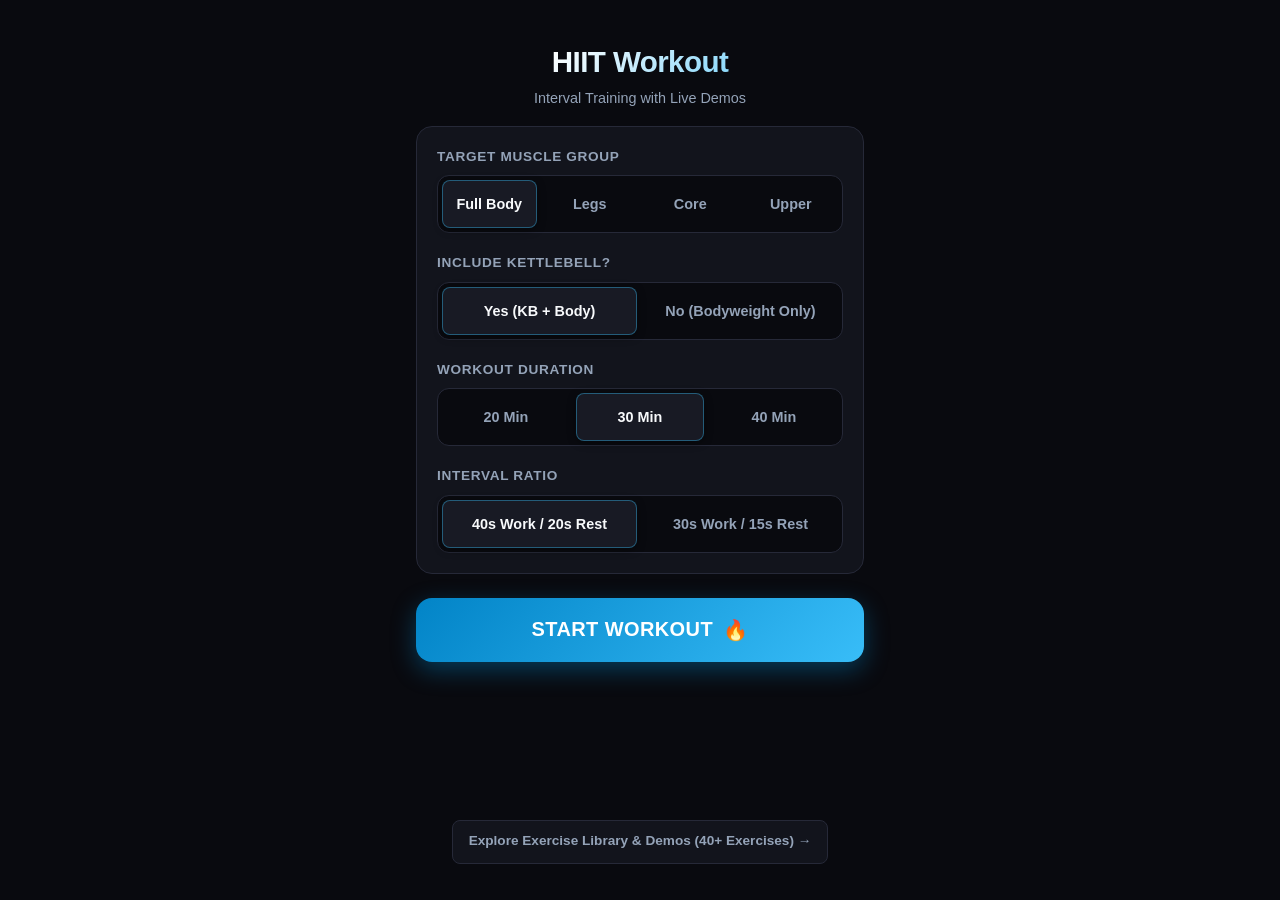
==== v2/index.html @ 4006d424 "adding info" ====
<!DOCTYPE html>
<html lang="en">
<head>
  <meta charset="UTF-8">
  <meta name="viewport" content="width=device-width, initial-scale=1.0, user-scalable=no">
  <meta name="theme-color" content="#090a0f">
  <meta name="apple-mobile-web-app-capable" content="yes">
  <meta name="apple-mobile-web-app-status-bar-style" content="black-translucent">
  <title>HIIT Timer — Interval Workout & Animated Demos</title>
  <link rel="stylesheet" href="style.css">
</head>
<body>

  <!-- ======================================================================
       SCREEN 1: HOME & SETTINGS
       ====================================================================== -->
  <section class="screen active" id="screen-home">
    <div class="home-header">
      <h1 class="home-title">HIIT Workout</h1>
      <p class="home-subtitle">Interval Training with Live Demos</p>
    </div>

    <div class="settings-card">
      <!-- 1. Target Focus -->
      <div class="setting-group">
        <div class="setting-label">
          <span>Target Muscle Group</span>
        </div>
        <div class="segmented-control" id="seg-focus">
          <button class="seg-btn" data-val="all">Full Body</button>
          <button class="seg-btn" data-val="legs">Legs</button>
          <button class="seg-btn" data-val="core">Core</button>
          <button class="seg-btn" data-val="upper">Upper</button>
        </div>
      </div>

      <!-- 2. Kettlebell Equipment -->
      <div class="setting-group">
        <div class="setting-label">
          <span>Include Kettlebell?</span>
        </div>
        <div class="segmented-control" id="seg-kb">
          <button class="seg-btn" data-val="true">Yes (KB + Body)</button>
          <button class="seg-btn" data-val="false">No (Bodyweight Only)</button>
        </div>
      </div>

      <!-- 3. Workout Duration -->
      <div class="setting-group">
        <div class="setting-label">
          <span>Workout Duration</span>
        </div>
        <div class="segmented-control" id="seg-duration">
          <button class="seg-btn" data-val="20">20 Min</button>
          <button class="seg-btn" data-val="30">30 Min</button>
          <button class="seg-btn" data-val="40">40 Min</button>
        </div>
      </div>

      <!-- 4. Work / Rest Interval Tempo -->
      <div class="setting-group">
        <div class="setting-label">
          <span>Interval Ratio</span>
        </div>
        <div class="segmented-control" id="seg-tempo">
          <button class="seg-btn" data-val="40/20">40s Work / 20s Rest</button>
          <button class="seg-btn" data-val="30/15">30s Work / 15s Rest</button>
        </div>
      </div>
    </div>

    <!-- Start Action -->
    <button class="btn-start" id="btn-start-workout">
      <span>START WORKOUT</span>
      <span>🔥</span>
    </button>

    <div class="home-footer-links">
      <a href="gallery.html">Explore Exercise Library & Demos (40+ Exercises) &rarr;</a>
    </div>
  </section>


  <!-- ======================================================================
       SCREEN 2: WORKOUT (ACTIVE INTERVAL)
       ====================================================================== -->
  <section class="screen" id="screen-workout">
    <div class="workout-header">
      <span class="workout-progress-pill" id="workout-progress-pill">Interval 1 of 20</span>
      <span class="workout-target-pill" id="workout-target-pill">Glutes</span>
      <button class="btn-end-workout" id="btn-end-workout">End</button>
    </div>

    <!-- Mode Status: WORK vs REST -->
    <div class="mode-banner work" id="mode-banner">🔥 WORK</div>

    <!-- Switch Sides Alert Banner for Unilateral Exercises -->
    <div class="switch-sides-banner" id="switch-sides-banner">
      ⇄ SWITCH SIDES NOW!
    </div>

    <!-- Large Looping Exercise Demo Frame -->
    <div class="demo-frame">
      <img id="workout-demo-img" src="" alt="Exercise Demonstration">
      <div class="demo-next-label" id="demo-next-label" style="display: none;">UP NEXT</div>
    </div>

    <!-- Exercise Details -->
    <div class="exercise-meta">
      <div class="current-exercise-name" id="current-ex-name">Kettlebell Swing</div>
      <div class="current-exercise-cue" id="current-ex-cue">Hinge back deeply at the hips, snap glutes forward.</div>
    </div>

    <!-- Massive Timer Countdown (>= 25% Screen Height) -->
    <div class="timer-container">
      <div class="timer-countdown" id="timer-countdown">40</div>
    </div>

    <!-- Smooth Progress Bar -->
    <div class="progress-bar-container">
      <div class="progress-bar-fill work" id="progress-bar-fill"></div>
    </div>

    <!-- Workout Controls -->
    <div class="workout-controls">
      <button class="ctrl-btn" id="btn-pause-resume">⏸ Pause</button>
      <button class="ctrl-btn" id="btn-skip">Skip &rarr;</button>
    </div>
  </section>


  <!-- ======================================================================
       SCREEN 3: DONE / COMPLETION SUMMARY
       ====================================================================== -->
  <section class="screen" id="screen-done">
    <div class="done-content">
      <div class="done-badge-icon">🎉</div>
      <h2 class="done-title">Workout Crushed!</h2>
      <p class="done-subtitle">Incredible effort. You stayed consistent and finished strong.</p>

      <div class="stats-grid">
        <div class="stat-box">
          <div class="stat-val" id="done-stat-time">30 min</div>
          <div class="stat-lbl">Duration</div>
        </div>
        <div class="stat-box">
          <div class="stat-val" id="done-stat-calories">315 kcal</div>
          <div class="stat-lbl">Est. Calories</div>
        </div>
        <div class="stat-box">
          <div class="stat-val" id="done-stat-intervals">20 rounds</div>
          <div class="stat-lbl">Work Sets</div>
        </div>
        <div class="stat-box">
          <div class="stat-val" id="done-stat-focus">FULL BODY</div>
          <div class="stat-lbl">Focus Area</div>
        </div>
      </div>

      <button class="btn-start" id="btn-done-restart" style="margin-top: 16px;">
        <span>START ANOTHER WORKOUT</span>
      </button>

      <div class="home-footer-links" style="margin-top: 8px;">
        <a href="gallery.html">Browse Exercise Library &rarr;</a>
      </div>
    </div>
  </section>


  <!-- ======================================================================
       IN-PAGE MODAL: CANCEL WORKOUT CONFIRMATION
       ====================================================================== -->
  <div class="modal-backdrop" id="modal-cancel-workout">
    <div class="modal-dialog">
      <h3>End Workout?</h3>
      <p>Are you sure you want to stop this workout session? Your current progress will not be saved.</p>
      <div class="modal-actions">
        <button class="modal-btn" id="btn-modal-stay">Keep Going</button>
        <button class="modal-btn danger" id="btn-modal-quit">End Workout</button>
      </div>
    </div>
  </div>

  <!-- Application Logic -->
  <script src="js/exercises.js"></script>
  <script src="js/workout.js"></script>
  <script src="js/timer.js"></script>
  <script src="js/app.js"></script>
</body>
</html>
---- v2/style.css ----
/* style.css — Mobile-First HIIT Interval Workout Stylesheet */

:root {
  --bg: #090a0f;
  --surface: #12141c;
  --surface-raised: #181a24;
  --card-border: #262938;
  --card-border-active: #38bdf8;
  --text: #f8fafc;
  --text-muted: #94a3b8;
  --primary: #38bdf8;
  --primary-hover: #0284c7;
  --accent-work: #22c55e;
  --accent-rest: #38bdf8;
  --accent-kb: #fb923c;
  --accent-switch: #f43f5e;
  --font-stack: -apple-system, BlinkMacSystemFont, "Segoe UI", Roboto, Helvetica, Arial, sans-serif;
}

* {
  box-sizing: border-box;
  margin: 0;
  padding: 0;
  -webkit-tap-highlight-color: transparent;
}

body {
  font-family: var(--font-stack);
  background-color: var(--bg);
  color: var(--text);
  line-height: 1.5;
  min-height: 100vh;
  display: flex;
  flex-direction: column;
  -webkit-font-smoothing: antialiased;
  overflow-x: hidden;
  user-select: none;
}

/* Screen Visibility */
.screen {
  display: none;
  flex-direction: column;
  width: 100%;
  max-width: 480px;
  margin: 0 auto;
  min-height: 100vh;
  padding: 16px;
}

.screen.active {
  display: flex;
}

/* ==========================================================================
   SCREEN 1: HOME / SETTINGS
   ========================================================================== */

.home-header {
  text-align: center;
  padding: 24px 0 16px;
}

.home-title {
  font-size: 1.85rem;
  font-weight: 900;
  letter-spacing: -0.02em;
  background: linear-gradient(135deg, #fff 30%, #38bdf8 100%);
  -webkit-background-clip: text;
  -webkit-text-fill-color: transparent;
}

.home-subtitle {
  font-size: 0.9rem;
  color: var(--text-muted);
  margin-top: 4px;
}

.settings-card {
  background: var(--surface);
  border: 1px solid var(--card-border);
  border-radius: 16px;
  padding: 20px;
  display: flex;
  flex-direction: column;
  gap: 20px;
  margin-bottom: 24px;
}

.setting-group {
  display: flex;
  flex-direction: column;
  gap: 8px;
}

.setting-label {
  font-size: 0.85rem;
  font-weight: 700;
  color: var(--text-muted);
  text-transform: uppercase;
  letter-spacing: 0.05em;
  display: flex;
  justify-content: space-between;
}

.segmented-control {
  display: grid;
  grid-template-columns: repeat(auto-fit, minmax(60px, 1fr));
  gap: 6px;
  background: var(--bg);
  padding: 4px;
  border-radius: 12px;
  border: 1px solid var(--card-border);
}

.seg-btn {
  appearance: none;
  border: none;
  background: transparent;
  color: var(--text-muted);
  font-family: inherit;
  font-size: 0.9rem;
  font-weight: 700;
  padding: 12px 6px;
  border-radius: 8px;
  cursor: pointer;
  transition: all 0.15s ease;
  min-height: 48px;
  display: flex;
  align-items: center;
  justify-content: center;
}

.seg-btn.active {
  background: var(--surface-raised);
  color: var(--text);
  box-shadow: 0 2px 8px rgba(0, 0, 0, 0.4);
  border: 1px solid rgba(56, 189, 248, 0.4);
}

/* Big Start Button */
.btn-start {
  appearance: none;
  border: none;
  background: linear-gradient(135deg, #0284c7 0%, #38bdf8 100%);
  color: #fff;
  font-family: inherit;
  font-size: 1.25rem;
  font-weight: 900;
  letter-spacing: 0.02em;
  padding: 18px 24px;
  border-radius: 16px;
  cursor: pointer;
  box-shadow: 0 8px 24px rgba(2, 132, 199, 0.4);
  min-height: 64px;
  display: flex;
  align-items: center;
  justify-content: center;
  gap: 10px;
  transition: transform 0.1s ease, box-shadow 0.15s ease;
  width: 100%;
}

.btn-start:active {
  transform: scale(0.98);
  box-shadow: 0 4px 12px rgba(2, 132, 199, 0.3);
}

.home-footer-links {
  text-align: center;
  margin-top: auto;
  padding: 20px 0;
}

.home-footer-links a {
  color: var(--text-muted);
  text-decoration: none;
  font-size: 0.85rem;
  font-weight: 600;
  padding: 10px 16px;
  border-radius: 8px;
  background: var(--surface);
  border: 1px solid var(--card-border);
  display: inline-block;
  min-height: 44px;
}

/* ==========================================================================
   SCREEN 2: WORKOUT (PHONE FIRST)
   ========================================================================== */

.workout-header {
  display: flex;
  justify-content: space-between;
  align-items: center;
  padding: 8px 0 12px;
}

.workout-progress-pill {
  font-size: 0.82rem;
  font-weight: 800;
  color: var(--primary);
  background: rgba(56, 189, 248, 0.15);
  padding: 4px 10px;
  border-radius: 20px;
}

.workout-target-pill {
  font-size: 0.75rem;
  font-weight: 700;
  color: var(--text-muted);
  text-transform: capitalize;
}

.btn-end-workout {
  background: transparent;
  border: 1px solid var(--card-border);
  color: var(--text-muted);
  font-family: inherit;
  font-size: 0.75rem;
  font-weight: 700;
  padding: 6px 12px;
  border-radius: 8px;
  cursor: pointer;
  min-height: 36px;
}

/* Mode Banner (WORK vs REST) */
.mode-banner {
  padding: 8px 16px;
  border-radius: 10px;
  text-align: center;
  font-size: 1.05rem;
  font-weight: 900;
  letter-spacing: 0.05em;
  text-transform: uppercase;
  margin-bottom: 12px;
  transition: all 0.2s ease;
}

.mode-banner.work {
  background: rgba(34, 197, 94, 0.2);
  color: #4ade80;
  border: 1px solid rgba(34, 197, 94, 0.4);
}

.mode-banner.rest {
  background: rgba(56, 189, 248, 0.2);
  color: #38bdf8;
  border: 1px solid rgba(56, 189, 248, 0.4);
}

/* Halfway Switch Sides Banner */
.switch-sides-banner {
  display: none;
  background: var(--accent-switch);
  color: #fff;
  padding: 10px 16px;
  border-radius: 10px;
  text-align: center;
  font-size: 1.15rem;
  font-weight: 900;
  letter-spacing: 0.04em;
  margin-bottom: 12px;
  animation: pulse-switch 0.5s ease-in-out infinite alternate;
}

@keyframes pulse-switch {
  from { transform: scale(1); box-shadow: 0 0 12px rgba(244, 63, 94, 0.5); }
  to { transform: scale(1.03); box-shadow: 0 0 24px rgba(244, 63, 94, 0.9); }
}

.switch-sides-banner.active {
  display: block;
}

/* Demonstration GIF Frame */
.demo-frame {
  position: relative;
  width: 100%;
  aspect-ratio: 1 / 1;
  max-height: 40vh;
  border-radius: 16px;
  overflow: hidden;
  background: #000;
  border: 1px solid var(--card-border);
  display: flex;
  align-items: center;
  justify-content: center;
}

.demo-frame img {
  width: 100%;
  height: 100%;
  object-fit: cover;
  display: block;
}

.demo-next-label {
  position: absolute;
  top: 10px;
  left: 10px;
  background: rgba(0, 0, 0, 0.75);
  backdrop-filter: blur(4px);
  color: var(--primary);
  font-size: 0.75rem;
  font-weight: 800;
  padding: 4px 10px;
  border-radius: 6px;
  border: 1px solid rgba(56, 189, 248, 0.4);
}

/* Exercise Information */
.exercise-meta {
  text-align: center;
  padding: 12px 0 6px;
}

.current-exercise-name {
  font-size: 1.4rem;
  font-weight: 900;
  letter-spacing: -0.01em;
}

.current-exercise-cue {
  font-size: 0.85rem;
  color: var(--text-muted);
  margin-top: 4px;
  line-height: 1.4;
  min-height: 2.8em;
}

/* Massive Countdown Timer (>= 25% of screen height) */
.timer-container {
  display: flex;
  flex-direction: column;
  align-items: center;
  justify-content: center;
  padding: 8px 0;
  min-height: 24vh;
}

.timer-countdown {
  font-size: clamp(4.5rem, 18vw, 7rem);
  font-weight: 900;
  font-variant-numeric: tabular-nums;
  line-height: 1;
  letter-spacing: -0.03em;
  color: #fff;
  text-shadow: 0 4px 20px rgba(0, 0, 0, 0.6);
}

/* Progress Bar */
.progress-bar-container {
  width: 100%;
  height: 8px;
  background: var(--surface-raised);
  border-radius: 4px;
  overflow: hidden;
  margin-bottom: 16px;
}

.progress-bar-fill {
  height: 100%;
  width: 0%;
  background: var(--primary);
  transition: width 0.1s linear, background-color 0.2s ease;
}

.progress-bar-fill.work {
  background: var(--accent-work);
}

.progress-bar-fill.rest {
  background: var(--accent-rest);
}

/* Workout Controls */
.workout-controls {
  display: grid;
  grid-template-columns: 1fr 1fr;
  gap: 12px;
  margin-top: auto;
  padding-bottom: 12px;
}

.ctrl-btn {
  appearance: none;
  border: 1px solid var(--card-border);
  background: var(--surface);
  color: var(--text);
  font-family: inherit;
  font-size: 1.05rem;
  font-weight: 800;
  padding: 16px;
  border-radius: 14px;
  cursor: pointer;
  min-height: 56px;
  display: flex;
  align-items: center;
  justify-content: center;
  gap: 8px;
  transition: background 0.15s ease;
}

.ctrl-btn:active {
  background: var(--surface-raised);
}

.ctrl-btn.primary {
  background: var(--primary);
  color: #000;
  border-color: var(--primary);
}

/* ==========================================================================
   SCREEN 3: DONE / SUMMARY
   ========================================================================== */

.done-content {
  display: flex;
  flex-direction: column;
  align-items: center;
  text-align: center;
  padding: 40px 0 20px;
  gap: 20px;
}

.done-badge-icon {
  font-size: 3.5rem;
  line-height: 1;
  animation: bounce 1s ease infinite alternate;
}

@keyframes bounce {
  from { transform: translateY(0); }
  to { transform: translateY(-8px); }
}

.done-title {
  font-size: 2rem;
  font-weight: 900;
  letter-spacing: -0.02em;
}

.done-subtitle {
  font-size: 0.95rem;
  color: var(--text-muted);
}

.stats-grid {
  display: grid;
  grid-template-columns: 1fr 1fr;
  gap: 12px;
  width: 100%;
}

.stat-box {
  background: var(--surface);
  border: 1px solid var(--card-border);
  border-radius: 14px;
  padding: 16px;
  display: flex;
  flex-direction: column;
  gap: 4px;
}

.stat-val {
  font-size: 1.8rem;
  font-weight: 900;
  color: var(--primary);
}

.stat-lbl {
  font-size: 0.75rem;
  font-weight: 700;
  color: var(--text-muted);
  text-transform: uppercase;
}

/* ==========================================================================
   IN-PAGE MODAL (NO NATIVE ALERT / CONFIRM)
   ========================================================================== */

.modal-backdrop {
  position: fixed;
  top: 0;
  left: 0;
  width: 100vw;
  height: 100vh;
  background: rgba(0, 0, 0, 0.85);
  backdrop-filter: blur(6px);
  z-index: 2000;
  display: none;
  align-items: center;
  justify-content: center;
  padding: 16px;
}

.modal-backdrop.active {
  display: flex;
}

.modal-dialog {
  background: var(--surface);
  border: 1px solid var(--card-border);
  border-radius: 18px;
  max-width: 380px;
  width: 100%;
  padding: 24px;
  text-align: center;
  box-shadow: 0 16px 36px rgba(0, 0, 0, 0.6);
}

.modal-dialog h3 {
  font-size: 1.25rem;
  font-weight: 800;
  margin-bottom: 8px;
}

.modal-dialog p {
  font-size: 0.9rem;
  color: var(--text-muted);
  margin-bottom: 20px;
}

.modal-actions {
  display: grid;
  grid-template-columns: 1fr 1fr;
  gap: 10px;
}

.modal-btn {
  appearance: none;
  border: 1px solid var(--card-border);
  background: var(--surface-raised);
  color: var(--text);
  font-family: inherit;
  font-size: 0.95rem;
  font-weight: 700;
  padding: 12px;
  border-radius: 10px;
  cursor: pointer;
  min-height: 48px;
}

.modal-btn.danger {
  background: var(--accent-switch);
  color: #fff;
  border-color: var(--accent-switch);
}
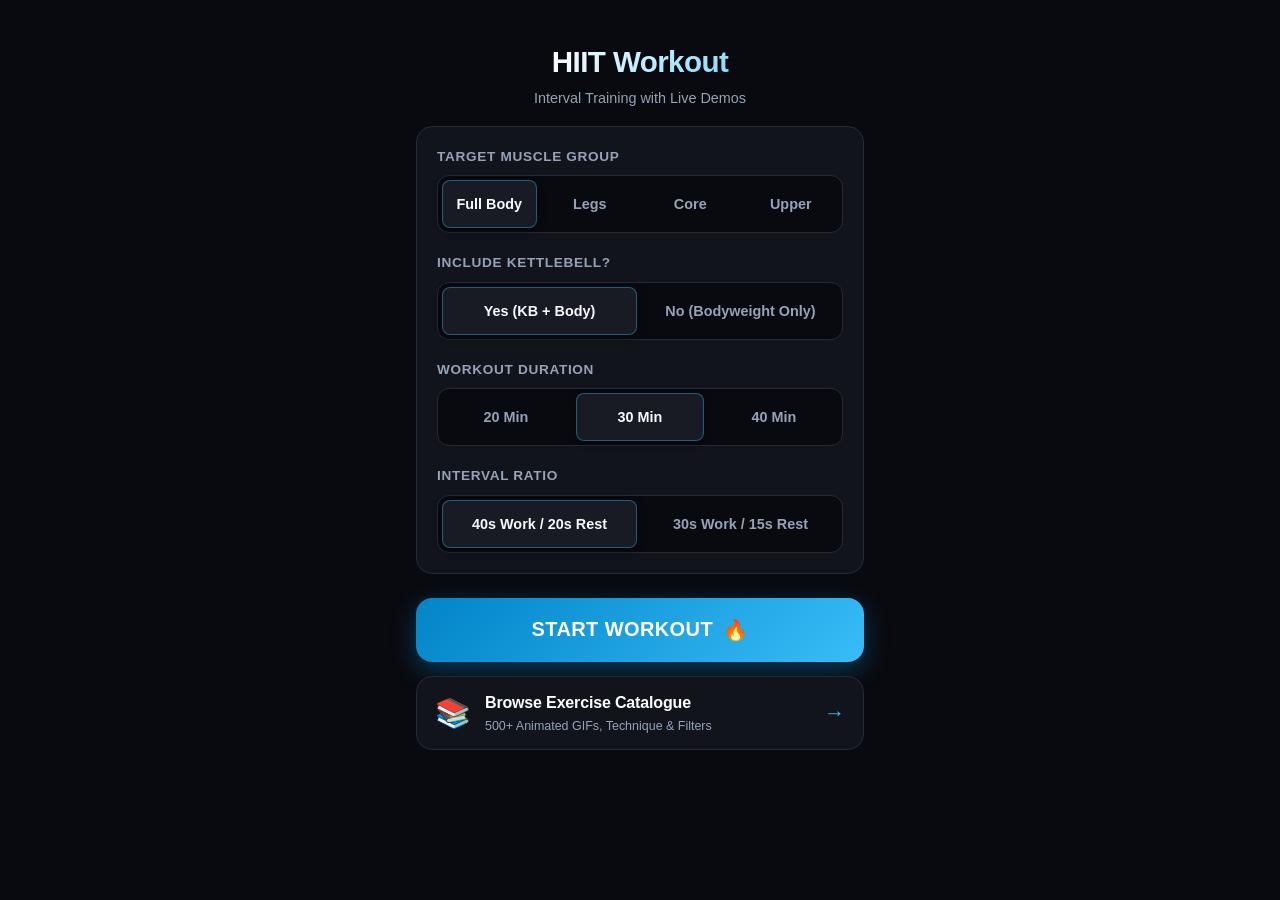
==== commit aaab33af: "fix: compact timer for no-scroll mobile layout and add prominent catalogue buttons" ====
--- a/v2/index.html
+++ b/v2/index.html
@@ -75,9 +75,15 @@
       <span>🔥</span>
     </button>
 
-    <div class="home-footer-links">
-      <a href="gallery.html">Explore Exercise Library & Demos (40+ Exercises) &rarr;</a>
-    </div>
+    <!-- Prominent Exercise Catalogue Button -->
+    <a href="gallery.html" class="btn-catalogue">
+      <div class="btn-catalogue-icon">📚</div>
+      <div class="btn-catalogue-info">
+        <div class="btn-catalogue-title">Browse Exercise Catalogue</div>
+        <div class="btn-catalogue-sub">500+ Animated GIFs, Technique & Filters</div>
+      </div>
+      <div class="btn-catalogue-arrow">&rarr;</div>
+    </a>
   </section>
 
 
@@ -88,11 +94,17 @@
     <div class="workout-header">
       <span class="workout-progress-pill" id="workout-progress-pill">Interval 1 of 20</span>
       <span class="workout-target-pill" id="workout-target-pill">Glutes</span>
-      <button class="btn-end-workout" id="btn-end-workout">End</button>
+      <div class="workout-header-actions">
+        <a href="gallery.html" target="_blank" class="btn-header-catalogue" title="Open Exercise Catalogue">📚 Catalogue</a>
+        <button class="btn-end-workout" id="btn-end-workout">End</button>
+      </div>
     </div>
 
     <!-- Mode Status: WORK vs REST -->
     <div class="mode-banner work" id="mode-banner">🔥 WORK</div>
+
+    <!-- Unilateral Side Pill: e.g. 👉 RIGHT SIDE or 👈 LEFT SIDE -->
+    <div class="side-indicator-pill" id="side-indicator-pill" style="display: none;"></div>
 
     <!-- Switch Sides Alert Banner for Unilateral Exercises -->
     <div class="switch-sides-banner" id="switch-sides-banner">
@@ -109,6 +121,7 @@
     <div class="exercise-meta">
       <div class="current-exercise-name" id="current-ex-name">Kettlebell Swing</div>
       <div class="current-exercise-cue" id="current-ex-cue">Hinge back deeply at the hips, snap glutes forward.</div>
+      <div class="exercise-tags" id="exercise-tags"></div>
     </div>
 
     <!-- Massive Timer Countdown (>= 25% Screen Height) -->
@@ -157,13 +170,25 @@
         </div>
       </div>
 
+      <!-- Movement Patterns & Balance Summary -->
+      <div class="done-breakdown-card" id="done-breakdown-card">
+        <div class="breakdown-title">Movement Patterns & Balance</div>
+        <div class="done-patterns-summary" id="done-patterns-summary"></div>
+      </div>
+
       <button class="btn-start" id="btn-done-restart" style="margin-top: 16px;">
         <span>START ANOTHER WORKOUT</span>
       </button>
 
-      <div class="home-footer-links" style="margin-top: 8px;">
-        <a href="gallery.html">Browse Exercise Library &rarr;</a>
-      </div>
+      <!-- Prominent Catalogue Button on Done Screen -->
+      <a href="gallery.html" class="btn-catalogue" style="margin-top: 12px;">
+        <div class="btn-catalogue-icon">📚</div>
+        <div class="btn-catalogue-info">
+          <div class="btn-catalogue-title">Explore Exercise Catalogue</div>
+          <div class="btn-catalogue-sub">500+ Animated Moves & Muscle Guides</div>
+        </div>
+        <div class="btn-catalogue-arrow">&rarr;</div>
+      </a>
     </div>
   </section>
 
--- a/v2/style.css
+++ b/v2/style.css
@@ -169,7 +169,61 @@
 .home-footer-links {
   text-align: center;
   margin-top: auto;
-  padding: 20px 0;
+  padding: 16px 0;
+}
+
+/* Prominent Catalogue Button */
+.btn-catalogue {
+  display: flex;
+  align-items: center;
+  gap: 14px;
+  background: var(--surface);
+  border: 1px solid var(--card-border);
+  border-radius: 16px;
+  padding: 14px 18px;
+  margin-top: 14px;
+  text-decoration: none;
+  color: var(--text);
+  transition: all 0.2s ease;
+  min-height: 60px;
+  width: 100%;
+}
+
+.btn-catalogue:hover, .btn-catalogue:active {
+  border-color: var(--primary);
+  background: var(--surface-raised);
+  transform: translateY(-1px);
+}
+
+.btn-catalogue-icon {
+  font-size: 1.8rem;
+  line-height: 1;
+}
+
+.btn-catalogue-info {
+  display: flex;
+  flex-direction: column;
+  flex: 1;
+  text-align: left;
+}
+
+.btn-catalogue-title {
+  font-size: 1rem;
+  font-weight: 800;
+  color: #fff;
+  letter-spacing: -0.01em;
+}
+
+.btn-catalogue-sub {
+  font-size: 0.78rem;
+  color: var(--text-muted);
+  margin-top: 2px;
+}
+
+.btn-catalogue-arrow {
+  font-size: 1.3rem;
+  color: var(--primary);
+  font-weight: 700;
 }
 
 .home-footer-links a {
@@ -186,14 +240,31 @@
 }
 
 /* ==========================================================================
-   SCREEN 2: WORKOUT (PHONE FIRST)
+   SCREEN 2: WORKOUT (MOBILE-FIRST NO-SCROLL LAYOUT)
    ========================================================================== */
 
+#screen-workout {
+  height: 100vh;
+  height: 100dvh;
+  max-height: 100dvh;
+  overflow: hidden;
+  padding: 8px 14px max(8px, env(safe-area-inset-bottom)) 14px;
+  display: none;
+  flex-direction: column;
+  justify-content: space-between;
+  box-sizing: border-box;
+}
+
+#screen-workout.active {
+  display: flex;
+}
+
 .workout-header {
   display: flex;
   justify-content: space-between;
   align-items: center;
-  padding: 8px 0 12px;
+  padding: 4px 0 6px;
+  flex-shrink: 0;
 }
 
 .workout-progress-pill {
@@ -212,6 +283,32 @@
   text-transform: capitalize;
 }
 
+.workout-header-actions {
+  display: flex;
+  align-items: center;
+  gap: 8px;
+}
+
+.btn-header-catalogue {
+  background: var(--surface);
+  border: 1px solid var(--card-border);
+  color: var(--primary);
+  font-size: 0.75rem;
+  font-weight: 800;
+  padding: 6px 10px;
+  border-radius: 8px;
+  text-decoration: none;
+  display: inline-flex;
+  align-items: center;
+  gap: 4px;
+  min-height: 32px;
+}
+
+.btn-header-catalogue:hover {
+  border-color: var(--primary);
+  background: var(--surface-raised);
+}
+
 .btn-end-workout {
   background: transparent;
   border: 1px solid var(--card-border);
@@ -222,19 +319,20 @@
   padding: 6px 12px;
   border-radius: 8px;
   cursor: pointer;
-  min-height: 36px;
+  min-height: 32px;
 }
 
 /* Mode Banner (WORK vs REST) */
 .mode-banner {
-  padding: 8px 16px;
-  border-radius: 10px;
+  padding: 4px 12px;
+  border-radius: 8px;
   text-align: center;
-  font-size: 1.05rem;
+  font-size: 0.85rem;
   font-weight: 900;
   letter-spacing: 0.05em;
   text-transform: uppercase;
-  margin-bottom: 12px;
+  margin-bottom: 4px;
+  flex-shrink: 0;
   transition: all 0.2s ease;
 }
 
@@ -248,6 +346,45 @@
   background: rgba(56, 189, 248, 0.2);
   color: #38bdf8;
   border: 1px solid rgba(56, 189, 248, 0.4);
+}
+
+/* Unilateral Side Indicator Pill */
+.side-indicator-pill {
+  display: none;
+  align-items: center;
+  justify-content: center;
+  gap: 6px;
+  font-size: 0.78rem;
+  font-weight: 900;
+  letter-spacing: 0.04em;
+  padding: 4px 12px;
+  border-radius: 16px;
+  margin-bottom: 4px;
+  text-transform: uppercase;
+  width: 100%;
+  flex-shrink: 0;
+  animation: pulse-side 1s ease-in-out infinite alternate;
+}
+
+@keyframes pulse-side {
+  from { transform: scale(1); }
+  to { transform: scale(1.02); }
+}
+
+.side-indicator-pill.right {
+  display: flex;
+  background: rgba(251, 146, 60, 0.22);
+  color: #fdba74;
+  border: 1px solid rgba(251, 146, 60, 0.7);
+  box-shadow: 0 0 16px rgba(251, 146, 60, 0.3);
+}
+
+.side-indicator-pill.left {
+  display: flex;
+  background: rgba(56, 189, 248, 0.22);
+  color: #7dd3fc;
+  border: 1px solid rgba(56, 189, 248, 0.7);
+  box-shadow: 0 0 16px rgba(56, 189, 248, 0.3);
 }
 
 /* Halfway Switch Sides Banner */
@@ -255,13 +392,14 @@
   display: none;
   background: var(--accent-switch);
   color: #fff;
-  padding: 10px 16px;
-  border-radius: 10px;
+  padding: 6px 12px;
+  border-radius: 8px;
   text-align: center;
-  font-size: 1.15rem;
-  font-weight: 900;
-  letter-spacing: 0.04em;
-  margin-bottom: 12px;
+  font-size: 0.95rem;
+  font-weight: 900;
+  letter-spacing: 0.03em;
+  margin-bottom: 4px;
+  flex-shrink: 0;
   animation: pulse-switch 0.5s ease-in-out infinite alternate;
 }
 
@@ -274,90 +412,152 @@
   display: block;
 }
 
-/* Demonstration GIF Frame */
+/* Demonstration GIF Frame (Compact & responsive on mobile) */
 .demo-frame {
   position: relative;
   width: 100%;
-  aspect-ratio: 1 / 1;
-  max-height: 40vh;
-  border-radius: 16px;
+  height: clamp(140px, 24vh, 210px);
+  max-height: 25vh;
+  border-radius: 12px;
   overflow: hidden;
   background: #000;
   border: 1px solid var(--card-border);
   display: flex;
   align-items: center;
   justify-content: center;
+  flex-shrink: 1;
+  margin-bottom: 4px;
+  transition: all 0.25s ease;
 }
 
 .demo-frame img {
   width: 100%;
   height: 100%;
-  object-fit: cover;
+  object-fit: contain;
   display: block;
+  background: #000;
+  transition: opacity 0.25s ease;
+}
+
+.demo-frame.resting {
+  border-color: rgba(56, 189, 248, 0.5);
+}
+
+.demo-frame.resting img {
+  opacity: 0.72;
 }
 
 .demo-next-label {
   position: absolute;
-  top: 10px;
-  left: 10px;
-  background: rgba(0, 0, 0, 0.75);
-  backdrop-filter: blur(4px);
-  color: var(--primary);
+  top: 8px;
+  left: 8px;
+  right: 8px;
+  background: rgba(15, 23, 42, 0.94);
+  backdrop-filter: blur(8px);
+  color: #38bdf8;
   font-size: 0.75rem;
   font-weight: 800;
-  padding: 4px 10px;
+  padding: 6px 10px;
   border-radius: 6px;
-  border: 1px solid rgba(56, 189, 248, 0.4);
+  border: 1px solid rgba(56, 189, 248, 0.5);
+  text-align: center;
+  box-shadow: 0 4px 12px rgba(0, 0, 0, 0.5);
 }
 
 /* Exercise Information */
 .exercise-meta {
   text-align: center;
-  padding: 12px 0 6px;
+  padding: 2px 0;
+  flex-shrink: 0;
 }
 
 .current-exercise-name {
-  font-size: 1.4rem;
+  font-size: clamp(1.05rem, 3.8vw, 1.25rem);
   font-weight: 900;
   letter-spacing: -0.01em;
+  line-height: 1.2;
 }
 
 .current-exercise-cue {
-  font-size: 0.85rem;
-  color: var(--text-muted);
+  font-size: 0.78rem;
+  color: var(--text-muted);
+  margin-top: 2px;
+  line-height: 1.3;
+  min-height: auto;
+  max-height: 2.6em;
+  overflow: hidden;
+  text-overflow: ellipsis;
+  display: -webkit-box;
+  -webkit-line-clamp: 2;
+  -webkit-box-orient: vertical;
+}
+
+/* Dynamic Exercise Tags */
+.exercise-tags {
+  display: flex;
+  flex-wrap: wrap;
+  justify-content: center;
+  gap: 4px;
   margin-top: 4px;
-  line-height: 1.4;
-  min-height: 2.8em;
-}
-
-/* Massive Countdown Timer (>= 25% of screen height) */
+}
+
+.tag-pill {
+  font-size: 0.65rem;
+  font-weight: 800;
+  padding: 2px 7px;
+  border-radius: 4px;
+  text-transform: uppercase;
+  letter-spacing: 0.03em;
+}
+
+.tag-pill.movement {
+  background: rgba(168, 85, 247, 0.2);
+  color: #d8b4fe;
+  border: 1px solid rgba(168, 85, 247, 0.4);
+}
+
+.tag-pill.muscle {
+  background: rgba(56, 189, 248, 0.15);
+  color: #7dd3fc;
+  border: 1px solid rgba(56, 189, 248, 0.3);
+}
+
+.tag-pill.equipment {
+  background: rgba(251, 146, 60, 0.15);
+  color: #fdba74;
+  border: 1px solid rgba(251, 146, 60, 0.3);
+}
+
+/* Compact Countdown Timer (Takes modest space, completely eliminates scrolling) */
 .timer-container {
   display: flex;
   flex-direction: column;
   align-items: center;
   justify-content: center;
-  padding: 8px 0;
-  min-height: 24vh;
+  padding: 2px 0 4px;
+  min-height: auto;
+  flex-shrink: 0;
 }
 
 .timer-countdown {
-  font-size: clamp(4.5rem, 18vw, 7rem);
+  font-size: clamp(2.6rem, 9vw, 3.6rem);
   font-weight: 900;
   font-variant-numeric: tabular-nums;
   line-height: 1;
-  letter-spacing: -0.03em;
+  letter-spacing: -0.02em;
   color: #fff;
-  text-shadow: 0 4px 20px rgba(0, 0, 0, 0.6);
+  text-shadow: 0 2px 10px rgba(0, 0, 0, 0.5);
 }
 
 /* Progress Bar */
 .progress-bar-container {
   width: 100%;
-  height: 8px;
+  height: 6px;
   background: var(--surface-raised);
-  border-radius: 4px;
+  border-radius: 3px;
   overflow: hidden;
-  margin-bottom: 16px;
+  margin-bottom: 8px;
+  flex-shrink: 0;
 }
 
 .progress-bar-fill {
@@ -375,13 +575,14 @@
   background: var(--accent-rest);
 }
 
-/* Workout Controls */
+/* Workout Controls (Always pinned cleanly above bottom bezel) */
 .workout-controls {
   display: grid;
   grid-template-columns: 1fr 1fr;
-  gap: 12px;
-  margin-top: auto;
-  padding-bottom: 12px;
+  gap: 10px;
+  margin-top: 0;
+  padding-bottom: 4px;
+  flex-shrink: 0;
 }
 
 .ctrl-btn {
@@ -390,16 +591,16 @@
   background: var(--surface);
   color: var(--text);
   font-family: inherit;
-  font-size: 1.05rem;
+  font-size: 0.95rem;
   font-weight: 800;
-  padding: 16px;
-  border-radius: 14px;
+  padding: 12px;
+  border-radius: 12px;
   cursor: pointer;
-  min-height: 56px;
+  min-height: 48px;
   display: flex;
   align-items: center;
   justify-content: center;
-  gap: 8px;
+  gap: 6px;
   transition: background 0.15s ease;
 }
 
@@ -476,6 +677,49 @@
   font-weight: 700;
   color: var(--text-muted);
   text-transform: uppercase;
+}
+
+/* Done Screen Movement Breakdown */
+.done-breakdown-card {
+  width: 100%;
+  background: var(--surface);
+  border: 1px solid var(--card-border);
+  border-radius: 14px;
+  padding: 16px;
+  text-align: left;
+}
+
+.breakdown-title {
+  font-size: 0.8rem;
+  font-weight: 800;
+  text-transform: uppercase;
+  color: var(--text-muted);
+  letter-spacing: 0.05em;
+  margin-bottom: 10px;
+}
+
+.done-patterns-summary {
+  display: flex;
+  flex-wrap: wrap;
+  gap: 8px;
+}
+
+.done-pattern-chip {
+  background: var(--surface-raised);
+  border: 1px solid var(--card-border);
+  border-radius: 8px;
+  padding: 6px 12px;
+  font-size: 0.82rem;
+  font-weight: 700;
+  color: var(--text);
+  display: flex;
+  align-items: center;
+  gap: 6px;
+}
+
+.done-pattern-chip .count {
+  color: var(--primary);
+  font-weight: 900;
 }
 
 /* ==========================================================================
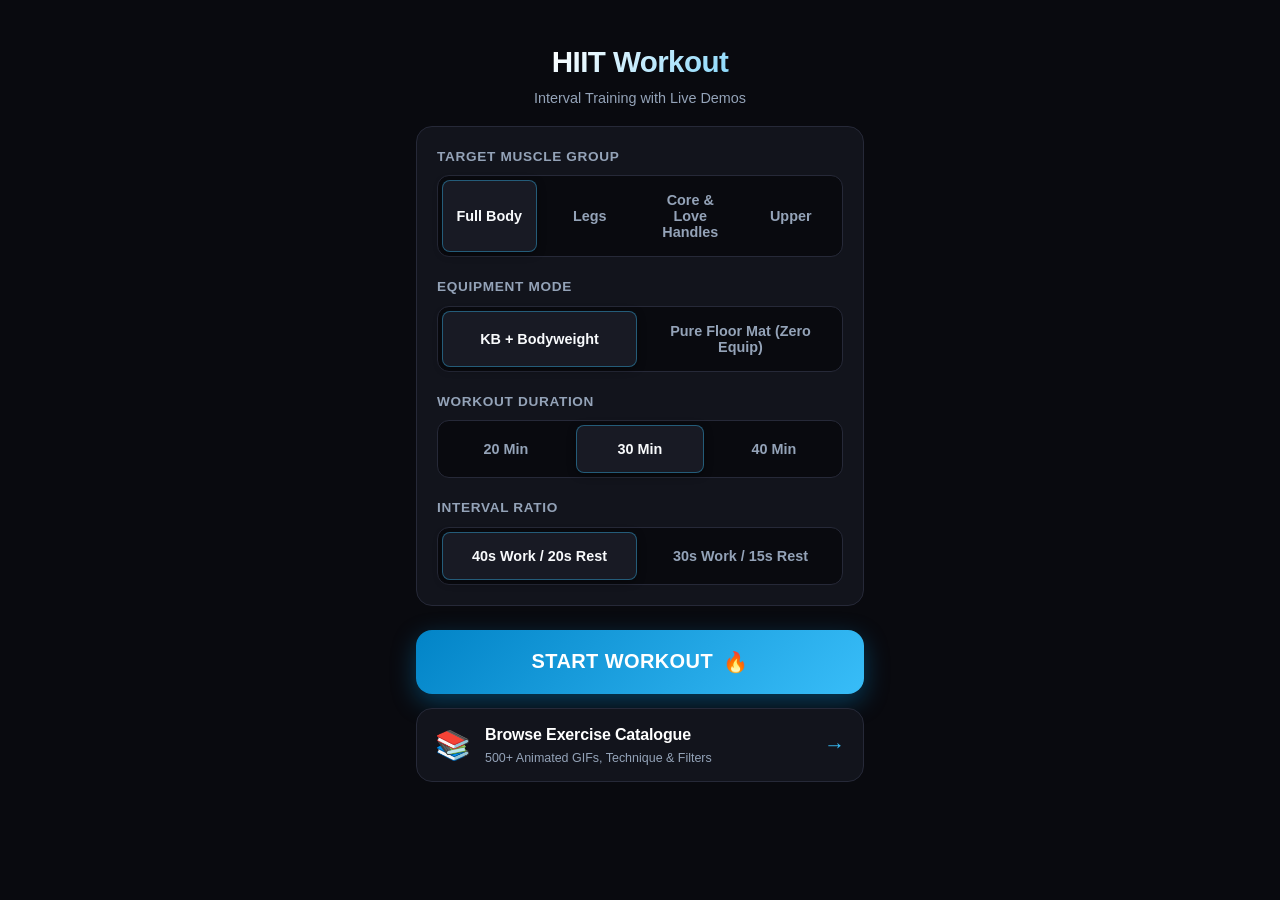
==== commit 60e8ded7: "Strict zero-equipment floor filtering & love handle core exercises" ====
--- a/v2/index.html
+++ b/v2/index.html
@@ -29,19 +29,19 @@
         <div class="segmented-control" id="seg-focus">
           <button class="seg-btn" data-val="all">Full Body</button>
           <button class="seg-btn" data-val="legs">Legs</button>
-          <button class="seg-btn" data-val="core">Core</button>
+          <button class="seg-btn" data-val="core">Core & Love Handles</button>
           <button class="seg-btn" data-val="upper">Upper</button>
         </div>
       </div>
 
-      <!-- 2. Kettlebell Equipment -->
-      <div class="setting-group">
-        <div class="setting-label">
-          <span>Include Kettlebell?</span>
+      <!-- 2. Equipment Mode -->
+      <div class="setting-group">
+        <div class="setting-label">
+          <span>Equipment Mode</span>
         </div>
         <div class="segmented-control" id="seg-kb">
-          <button class="seg-btn" data-val="true">Yes (KB + Body)</button>
-          <button class="seg-btn" data-val="false">No (Bodyweight Only)</button>
+          <button class="seg-btn" data-val="true">KB + Bodyweight</button>
+          <button class="seg-btn" data-val="false">Pure Floor Mat (Zero Equip)</button>
         </div>
       </div>
 
